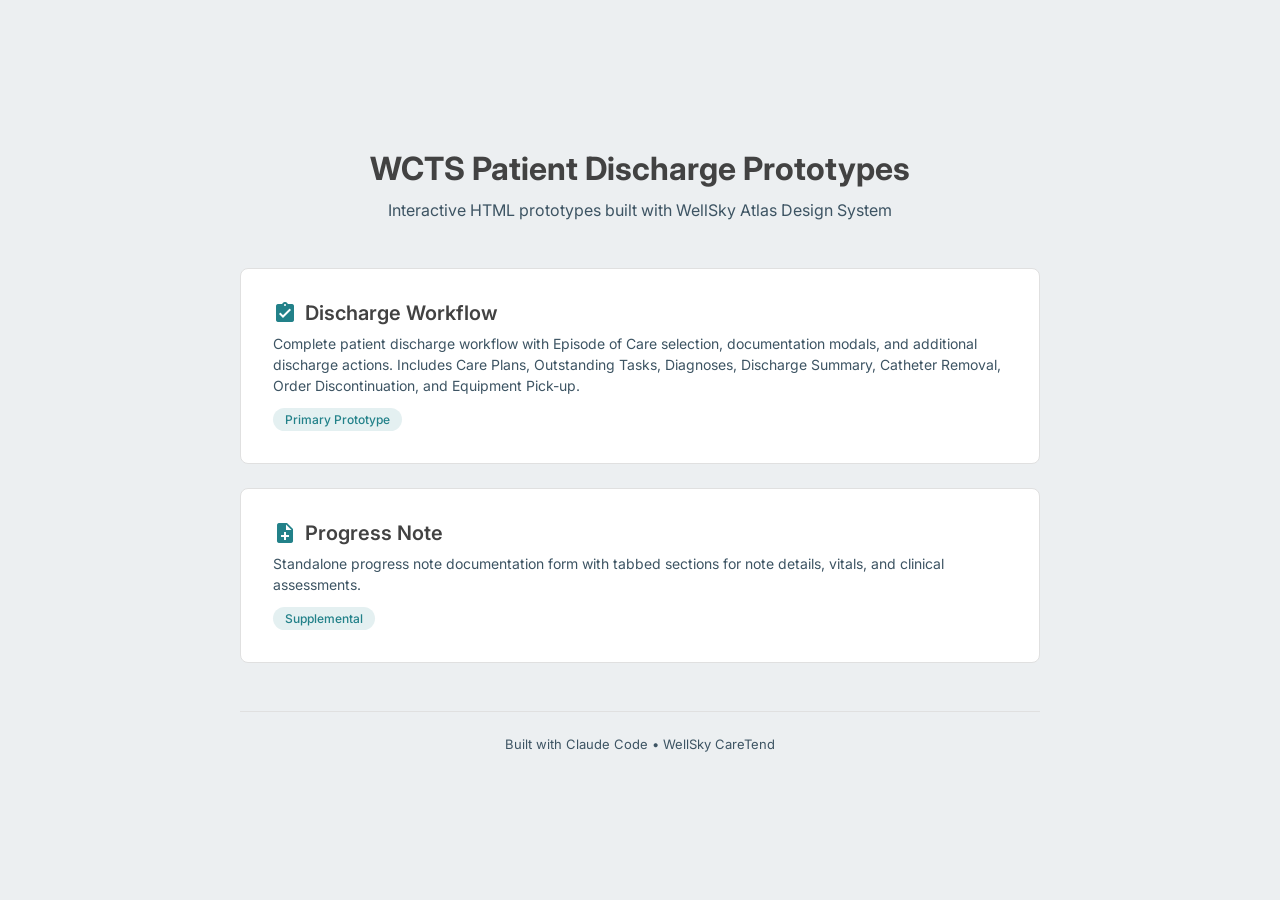
==== index.html @ 3ec06ce4 "Add landing page for prototype navigation" ====
<!DOCTYPE html>
<html lang="en">
<head>
  <meta charset="UTF-8">
  <meta name="viewport" content="width=device-width, initial-scale=1.0">
  <title>WCTS Patient Discharge Prototypes</title>
  <link rel="stylesheet" href="tokens.css">
  <link href="https://fonts.googleapis.com/css2?family=Inter:wght@400;500;600;700&display=swap" rel="stylesheet">
  <link href="https://fonts.googleapis.com/icon?family=Material+Icons" rel="stylesheet">
  <style>
    * {
      margin: 0;
      padding: 0;
      box-sizing: border-box;
    }

    body {
      font-family: 'Inter', -apple-system, BlinkMacSystemFont, 'Segoe UI', Roboto, sans-serif;
      background: var(--wsc-system-background);
      color: var(--wsc-system-on-surface);
      min-height: 100vh;
      display: flex;
      align-items: center;
      justify-content: center;
      padding: 24px;
    }

    .container {
      max-width: 800px;
      width: 100%;
    }

    .header {
      text-align: center;
      margin-bottom: 48px;
    }

    .header h1 {
      font-size: 32px;
      font-weight: 700;
      color: var(--wsc-system-on-surface);
      margin-bottom: 12px;
    }

    .header p {
      font-size: 16px;
      color: var(--wsc-system-on-surface-variant);
    }

    .prototypes {
      display: grid;
      gap: 24px;
    }

    .prototype-card {
      background: var(--wsc-system-surface);
      border: 1px solid var(--wsc-system-outline);
      border-radius: var(--wsc-border-radius-lg);
      padding: 32px;
      transition: all var(--wsc-transition-fast);
      cursor: pointer;
      text-decoration: none;
      display: block;
    }

    .prototype-card:hover {
      border-color: var(--wsc-system-primary);
      box-shadow: var(--wsc-shadow-md);
      transform: translateY(-2px);
    }

    .prototype-card h2 {
      font-size: 20px;
      font-weight: 600;
      color: var(--wsc-system-on-surface);
      margin-bottom: 8px;
      display: flex;
      align-items: center;
      gap: 8px;
    }

    .prototype-card h2 .material-icons {
      color: var(--wsc-system-primary);
      font-size: 24px;
    }

    .prototype-card p {
      font-size: 14px;
      color: var(--wsc-system-on-surface-variant);
      line-height: 1.5;
    }

    .badge {
      display: inline-block;
      background: var(--wsc-system-primary-container);
      color: var(--wsc-system-primary);
      padding: 4px 12px;
      border-radius: var(--wsc-border-radius-chip-default);
      font-size: 12px;
      font-weight: 500;
      margin-top: 12px;
    }

    .footer {
      text-align: center;
      margin-top: 48px;
      padding-top: 24px;
      border-top: 1px solid var(--wsc-system-outline);
    }

    .footer p {
      font-size: 13px;
      color: var(--wsc-system-on-surface-variant);
    }
  </style>
</head>
<body>
  <div class="container">
    <div class="header">
      <h1>WCTS Patient Discharge Prototypes</h1>
      <p>Interactive HTML prototypes built with WellSky Atlas Design System</p>
    </div>

    <div class="prototypes">
      <a href="discharge-workflow.html" class="prototype-card">
        <h2>
          <span class="material-icons">assignment_turned_in</span>
          Discharge Workflow
        </h2>
        <p>Complete patient discharge workflow with Episode of Care selection, documentation modals, and additional discharge actions. Includes Care Plans, Outstanding Tasks, Diagnoses, Discharge Summary, Catheter Removal, Order Discontinuation, and Equipment Pick-up.</p>
        <span class="badge">Primary Prototype</span>
      </a>

      <a href="progress-note.html" class="prototype-card">
        <h2>
          <span class="material-icons">note_add</span>
          Progress Note
        </h2>
        <p>Standalone progress note documentation form with tabbed sections for note details, vitals, and clinical assessments.</p>
        <span class="badge">Supplemental</span>
      </a>
    </div>

    <div class="footer">
      <p>Built with Claude Code • WellSky CareTend</p>
    </div>
  </div>
</body>
</html>
---- tokens.css ----
/* WellSky Atlas Design Tokens — Recipe Reference
   Source: @wellsky/ws-atlas-ui-core via Storybook (https://dls.dev.wellsky.io)
   Last synced: 2026-04-09 (from WellSky Atlas Design System via Storybook)
   Purpose: Self-contained token file for HTML recipes and prototypes.
   Usage: <link rel="stylesheet" href="../tokens.css"> from any recipe file.
*/
:root {
  /* ═══ Primary ═══ */
  --wsc-system-primary: #228189;
  --wsc-system-on-primary: #ffffff;
  --wsc-system-primary-container: #e4f0f1;
  --wsc-system-on-primary-container: #081620;
  --wsc-system-inverse-primary: #bdd9dc;
  --wsc-system-primary-fixed: #228189;
  --wsc-system-on-primary-fixed-variant: #0c5159;
  --wsc-system-primary-hover: #1b6970;
  --wsc-system-primary-filled-focused: #1f777e;
  --wsc-system-primary-filled-pressed: #185f65;
  --wsc-system-primary-focused: #228189;
  --wsc-system-primary-disabled: #c4c4c4;
  --wsc-system-on-primary-disabled: #8a8a8a;

  /* ═══ Secondary ═══ */
  --wsc-system-secondary: #1b3647;
  --wsc-system-on-secondary: #ffffff;
  --wsc-system-secondary-text: #3d5463;
  --wsc-system-secondary-container: #e4e7e9;
  --wsc-system-on-secondary-container: #081620;

  /* ═══ Tertiary ═══ */
  --wsc-system-tertiary: #e59147;
  --wsc-system-on-tertiary: #ffffff;
  --wsc-system-tertiary-container: #fbf0e5;
  --wsc-system-on-tertiary-container: #cb4e0d;

  /* ═══ Surface ═══ */
  --wsc-system-surface: #ffffff;
  --wsc-system-surface-dim: #eceff1;
  --wsc-system-surface-bright: #ffffff;
  --wsc-system-surface-container-lowest: #ffffff;
  --wsc-system-surface-container-low: #f7f7f7;
  --wsc-system-surface-container: #f7f7f7;
  --wsc-system-surface-container-high: #eceff1;
  --wsc-system-surface-container-highest: #e0e0e0;
  --wsc-system-on-surface: #424242;
  --wsc-system-on-surface-variant: #3d5463;
  --wsc-system-surface-variant: #eceff1;
  --wsc-system-surface-tint: #3d5463;
  --wsc-system-inverse-surface: #424242;
  --wsc-system-inverse-on-surface: #f7f7f7;

  /* ═══ Background ═══ */
  --wsc-system-background: #eceff1;
  --wsc-system-on-background: #000000;

  /* ═══ Outline ═══ */
  --wsc-system-outline: #e0e0e0;
  --wsc-system-outline-variant: #5f727e;

  /* ═══ Neutral ═══ */
  --wsc-system-neutral: #5f727e;
  --wsc-system-neutral10: #000000;
  --wsc-system-neutral-variant: #8d9ba3;
  --wsc-system-neutral-variant20: #10222f;

  /* ═══ Error ═══ */
  --wsc-system-error: #ba1a1a;
  --wsc-system-error-emphasis: #c62828;
  --wsc-system-error-container: #ffdad6;
  --wsc-system-on-error: #ffffff;
  --wsc-system-on-error-container: #000000;

  /* ═══ Success, Warning, Info, AI ═══
     Extended for prototyping — not yet confirmed in ws-atlas-ui-core.
     Verify against installed package when available. */
  /* ═══ Success ═══ */
  --wsc-system-success: #23833f;
  --wsc-system-success-container: #d4edda;
  --wsc-system-on-success: #ffffff;
  --wsc-system-on-success-container: #0a3d1a;

  /* ═══ Warning ═══ */
  --wsc-system-warning: #d97706;
  --wsc-system-warning-container: #fff3cd;
  --wsc-system-on-warning: #ffffff;
  --wsc-system-on-warning-container: #5c3300;

  /* ═══ Info ═══ */
  --wsc-system-info: #0d6efd;
  --wsc-system-info-container: #cfe2ff;
  --wsc-system-on-info: #ffffff;
  --wsc-system-on-info-container: #003070;

  /* ═══ AI ═══ */
  --wsc-system-ai: #97449c;
  --wsc-system-ai-container: #f0ddf1;
  --wsc-system-on-ai: #ffffff;

  /* ═══ Misc ═══ */
  --wsc-system-shadow: #000000;
  --wsc-system-scrim: #000000;
  --wsc-system-icon-default: #5f727e;

  /* ═══ Component ═══ */
  --wsc-system-mat-fill-bg: #f5f5f5;
  --wsc-system-table-header-bg: #fafafa;
  --wsc-system-table-row-hover: #f9f9f9;
  --wsc-system-table-row-divider: #f0f0f0;
  --wsc-system-placeholder-text: #bbb;

  /* ═══ Spacing (rem) ═══ */
  --wsc-system-spacer-rem-none: 0;
  --wsc-system-spacer-rem-3xs: 0.125rem;
  --wsc-system-spacer-rem-2xs: 0.25rem;
  --wsc-system-spacer-rem-xs: 0.5rem;
  --wsc-system-spacer-rem-sm: 0.75rem;
  --wsc-system-spacer-rem-md: 1rem;
  --wsc-system-spacer-rem-lg: 1.5rem;
  --wsc-system-spacer-rem-xl: 2rem;
  --wsc-system-spacer-rem-2xl: 2.5rem;
  --wsc-system-spacer-rem-3xl: 3rem;
  --wsc-system-spacer-rem-4xl: 4rem;

  /* ═══ Border Radius ═══ */
  --wsc-border-radius-none: 0;
  --wsc-border-radius-sm: 2px;
  --wsc-border-radius-md: 4px;
  --wsc-border-radius-lg: 8px;
  --wsc-border-radius-xl: 12px;
  --wsc-border-radius-full: 9999px;
  --wsc-border-radius-chip-default: 50px;

  /* ═══ Layout ═══ */
  --wsc-layout-grid-gap-sm: 0.75rem;
  --wsc-layout-grid-gap-md: 1rem;
  --wsc-layout-grid-gap-lg: 1.5rem;
  --wsc-layout-container-lg: 1024px;
  --wsc-layout-container-xl: 1280px;

  /* ═══ Breakpoints ═══
     Aligned with Atlas container scale (xs→2xl: 480, 640, 768, 1024, 1280, 1536).
     Two tiers for prototype use: mobile (<640px) and tablet (640–1023px).
     Desktop is the implicit default (≥1024px).

     CSS custom properties CANNOT be used inside @media (max-width: var(...)),
     so these pixel values must be repeated in each block's @media declarations.
     Use these properties for JS access or documentation reference only.

     Values are the *upper bound* of each tier — i.e., the exact value used
     inside @media (max-width: ...) — to keep the var name and the media-query
     literal in sync.

     @media usage:
       Mobile:  @media (max-width: 639px)  { ... }
       Tablet:  @media (max-width: 1023px) { ... }
  */
  --wsc-breakpoint-mobile-max: 639px;
  --wsc-breakpoint-tablet-max: 1023px;

  /* ═══ WCTS App Shell Dimensions ═══ */
  --wcts-topnav-height: 56px;
  --wcts-sidebar-width: 240px;
  --wcts-sidebar-collapsed-width: 56px;
  --wcts-content-padding: 24px 32px;

  /* ═══ Card Dimensions ═══ */
  --wcts-card-border-radius: 4px;
  --wcts-card-margin-bottom: 16px;
  --wcts-card-header-padding: 16px 24px 8px;
  --wcts-card-body-padding: 0 24px 16px;
  --wcts-card-shadow: 0 1px 2px rgba(0, 0, 0, 0.06);

  /* ═══ Shadows ═══ */
  --wsc-shadow-sm: 0 1px 2px rgba(0, 0, 0, 0.06);
  --wsc-shadow-md: 0 2px 8px rgba(0, 0, 0, 0.1);
  --wsc-shadow-lg: 0 4px 16px rgba(0, 0, 0, 0.12);
  --wsc-shadow-overlay: 0 8px 24px rgba(0, 0, 0, 0.15);

  /* ═══ Transitions ═══ */
  --wsc-transition-fast: 150ms ease;
  --wsc-transition-normal: 250ms ease;
  --wsc-transition-slow: 350ms ease;

  /* ═══ Typography ═══ */
  --wsc-system-typography-headline-1-font-size: 2rem;
  --wsc-system-typography-headline-1-font-weight: 700;
  --wsc-system-typography-headline-1-line-height: 2.5rem;

  --wsc-system-typography-headline-2-font-size: 1.75rem;
  --wsc-system-typography-headline-2-font-weight: 700;
  --wsc-system-typography-headline-2-line-height: 2.25rem;

  --wsc-system-typography-headline-3-font-size: 1.5rem;
  --wsc-system-typography-headline-3-font-weight: 600;
  --wsc-system-typography-headline-3-line-height: 2rem;

  --wsc-system-typography-headline-4-font-size: 1.25rem;
  --wsc-system-typography-headline-4-font-weight: 600;
  --wsc-system-typography-headline-4-line-height: 1.75rem;

  --wsc-system-typography-headline-5-font-size: 1.125rem;
  --wsc-system-typography-headline-5-font-weight: 600;
  --wsc-system-typography-headline-5-line-height: 1.5rem;

  --wsc-system-typography-headline-6-font-size: 1rem;
  --wsc-system-typography-headline-6-font-weight: 600;
  --wsc-system-typography-headline-6-line-height: 1.375rem;

  --wsc-system-typography-subtitle-1-font-size: 1rem;
  --wsc-system-typography-subtitle-1-font-weight: 500;
  --wsc-system-typography-subtitle-1-line-height: 1.5rem;

  --wsc-system-typography-subtitle-2-font-size: 0.875rem;
  --wsc-system-typography-subtitle-2-font-weight: 500;
  --wsc-system-typography-subtitle-2-line-height: 1.375rem;

  --wsc-system-typography-body-1-font-size: 0.875rem;
  --wsc-system-typography-body-1-font-weight: 500;
  --wsc-system-typography-body-1-line-height: 1.25rem;

  --wsc-system-typography-body-2-font-size: 0.875rem;
  --wsc-system-typography-body-2-font-weight: 400;
  --wsc-system-typography-body-2-line-height: 1.25rem;

  --wsc-system-typography-caption-font-size: 0.75rem;
  --wsc-system-typography-caption-font-weight: 400;
  --wsc-system-typography-caption-line-height: 1rem;

  --wsc-system-typography-button-font-size: 0.875rem;
  --wsc-system-typography-button-font-weight: 500;
  --wsc-system-typography-button-line-height: 1.25rem;

  /* ═══ Typography — WCTS reference values ═══ */
  --wcts-page-title-size: 24px;
  --wcts-page-title-weight: 400;
  --wcts-card-header-size: 16px;
  --wcts-card-header-weight: 700;
  --wcts-body-size: 14px;
  --wcts-body-weight: 400;
  --wcts-label-size: 13px;
  --wcts-tab-size: 14px;
  --wcts-tab-weight: 500;
  --wcts-link-size: 13px;
  --wcts-link-weight: 500;
}

/* ═══ Typography Utility Classes ═══ */
.headline-1 { font-size: var(--wsc-system-typography-headline-1-font-size); font-weight: var(--wsc-system-typography-headline-1-font-weight); line-height: var(--wsc-system-typography-headline-1-line-height); }
.headline-2 { font-size: var(--wsc-system-typography-headline-2-font-size); font-weight: var(--wsc-system-typography-headline-2-font-weight); line-height: var(--wsc-system-typography-headline-2-line-height); }
.headline-3 { font-size: var(--wsc-system-typography-headline-3-font-size); font-weight: var(--wsc-system-typography-headline-3-font-weight); line-height: var(--wsc-system-typography-headline-3-line-height); }
.headline-4 { font-size: var(--wsc-system-typography-headline-4-font-size); font-weight: var(--wsc-system-typography-headline-4-font-weight); line-height: var(--wsc-system-typography-headline-4-line-height); }
.headline-5 { font-size: var(--wsc-system-typography-headline-5-font-size); font-weight: var(--wsc-system-typography-headline-5-font-weight); line-height: var(--wsc-system-typography-headline-5-line-height); }
.headline-6 { font-size: var(--wsc-system-typography-headline-6-font-size); font-weight: var(--wsc-system-typography-headline-6-font-weight); line-height: var(--wsc-system-typography-headline-6-line-height); }
.subtitle-1 { font-size: var(--wsc-system-typography-subtitle-1-font-size); font-weight: var(--wsc-system-typography-subtitle-1-font-weight); line-height: var(--wsc-system-typography-subtitle-1-line-height); }
.subtitle-2 { font-size: var(--wsc-system-typography-subtitle-2-font-size); font-weight: var(--wsc-system-typography-subtitle-2-font-weight); line-height: var(--wsc-system-typography-subtitle-2-line-height); }
.body-1 { font-size: var(--wsc-system-typography-body-1-font-size); font-weight: var(--wsc-system-typography-body-1-font-weight); line-height: var(--wsc-system-typography-body-1-line-height); }
.body-2 { font-size: var(--wsc-system-typography-body-2-font-size); font-weight: var(--wsc-system-typography-body-2-font-weight); line-height: var(--wsc-system-typography-body-2-line-height); }
.caption { font-size: var(--wsc-system-typography-caption-font-size); font-weight: var(--wsc-system-typography-caption-font-weight); line-height: var(--wsc-system-typography-caption-line-height); }
.btn-text { font-size: var(--wsc-system-typography-button-font-size); font-weight: var(--wsc-system-typography-button-font-weight); line-height: var(--wsc-system-typography-button-line-height); }
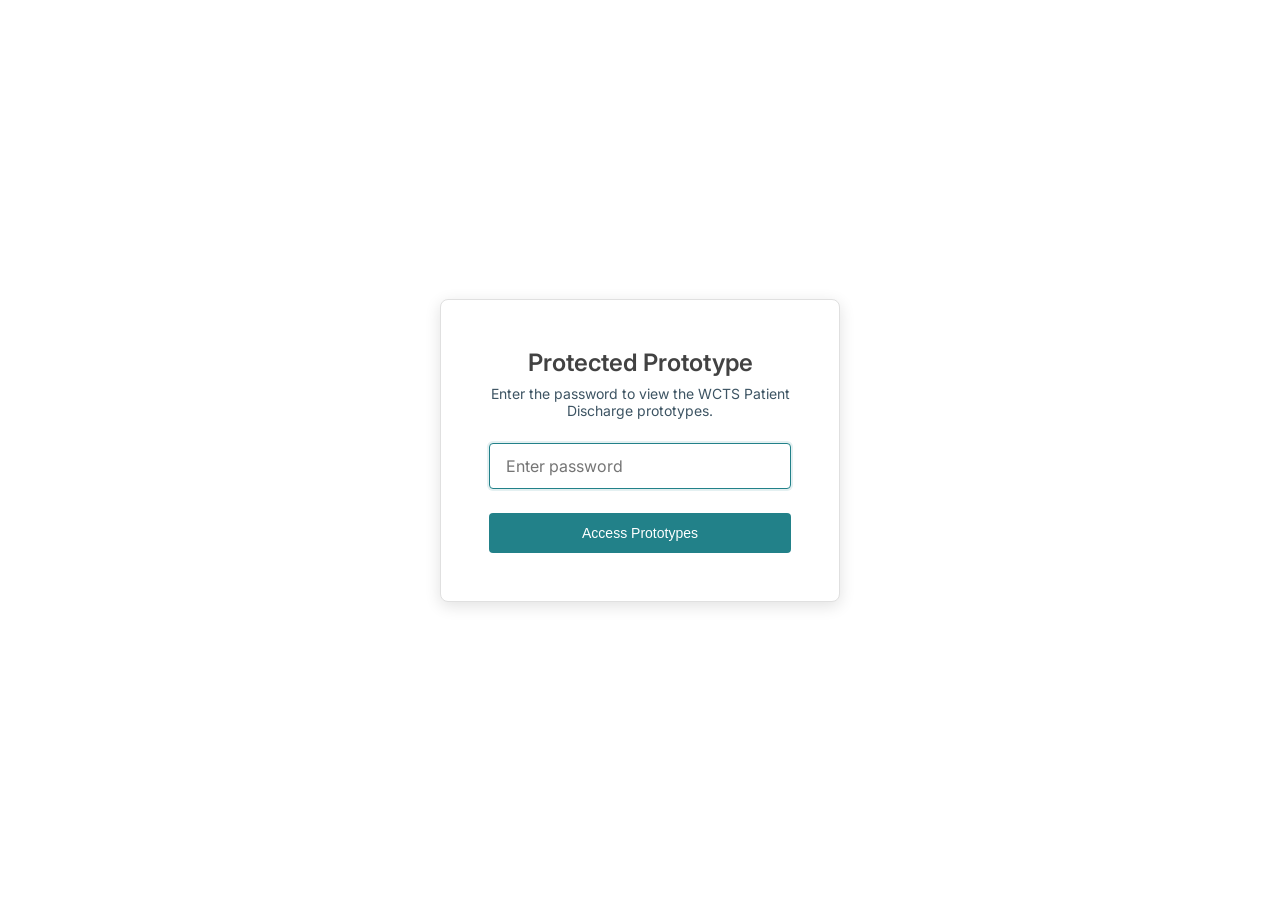
==== commit 36561f55: "Add password protection to prototypes" ====
--- a/index.html
+++ b/index.html
@@ -25,6 +25,104 @@
       padding: 24px;
     }
 
+    /* Password overlay */
+    .password-overlay {
+      position: fixed;
+      top: 0;
+      left: 0;
+      right: 0;
+      bottom: 0;
+      background: var(--wsc-system-surface);
+      display: flex;
+      align-items: center;
+      justify-content: center;
+      z-index: 9999;
+    }
+
+    .password-overlay.hidden {
+      display: none;
+    }
+
+    .password-card {
+      background: var(--wsc-system-surface);
+      border: 1px solid var(--wsc-system-outline);
+      border-radius: var(--wsc-border-radius-lg);
+      padding: 48px;
+      max-width: 400px;
+      width: 100%;
+      box-shadow: var(--wsc-shadow-lg);
+    }
+
+    .password-card h2 {
+      font-size: 24px;
+      font-weight: 600;
+      color: var(--wsc-system-on-surface);
+      margin-bottom: 8px;
+      text-align: center;
+    }
+
+    .password-card p {
+      font-size: 14px;
+      color: var(--wsc-system-on-surface-variant);
+      margin-bottom: 24px;
+      text-align: center;
+    }
+
+    .password-input-wrapper {
+      position: relative;
+      margin-bottom: 8px;
+    }
+
+    .password-input {
+      width: 100%;
+      padding: 12px 16px;
+      font-size: 16px;
+      border: 1px solid var(--wsc-system-outline);
+      border-radius: var(--wsc-border-radius-md);
+      background: var(--wsc-system-surface);
+      color: var(--wsc-system-on-surface);
+      font-family: inherit;
+    }
+
+    .password-input:focus {
+      outline: none;
+      border-color: var(--wsc-system-primary);
+      box-shadow: 0 0 0 2px var(--wsc-system-primary-container);
+    }
+
+    .password-error {
+      color: var(--wsc-system-error);
+      font-size: 13px;
+      margin-top: 8px;
+      display: none;
+    }
+
+    .password-error.show {
+      display: block;
+    }
+
+    .password-submit {
+      width: 100%;
+      padding: 12px 24px;
+      background: var(--wsc-system-primary);
+      color: var(--wsc-system-on-primary);
+      border: none;
+      border-radius: var(--wsc-border-radius-md);
+      font-size: 14px;
+      font-weight: 500;
+      cursor: pointer;
+      margin-top: 16px;
+      transition: background var(--wsc-transition-fast);
+    }
+
+    .password-submit:hover {
+      background: var(--wsc-system-primary-hover);
+    }
+
+    .password-submit:active {
+      background: var(--wsc-system-primary-filled-pressed);
+    }
+
     .container {
       max-width: 800px;
       width: 100%;
@@ -115,6 +213,28 @@
   </style>
 </head>
 <body>
+  <!-- Password Protection -->
+  <div class="password-overlay" id="password-overlay">
+    <div class="password-card">
+      <h2>Protected Prototype</h2>
+      <p>Enter the password to view the WCTS Patient Discharge prototypes.</p>
+      <form id="password-form" onsubmit="checkPassword(event)">
+        <div class="password-input-wrapper">
+          <input
+            type="password"
+            id="password-input"
+            class="password-input"
+            placeholder="Enter password"
+            autocomplete="off"
+            autofocus
+          >
+        </div>
+        <div class="password-error" id="password-error">Incorrect password. Please try again.</div>
+        <button type="submit" class="password-submit">Access Prototypes</button>
+      </form>
+    </div>
+  </div>
+
   <div class="container">
     <div class="header">
       <h1>WCTS Patient Discharge Prototypes</h1>
@@ -145,5 +265,34 @@
       <p>Built with Claude Code • WellSky CareTend</p>
     </div>
   </div>
+
+  <script>
+    // Password protection
+    const CORRECT_PASSWORD = 'wellsky2026';
+
+    function checkPassword(event) {
+      event.preventDefault();
+      const input = document.getElementById('password-input');
+      const error = document.getElementById('password-error');
+      const overlay = document.getElementById('password-overlay');
+
+      if (input.value === CORRECT_PASSWORD) {
+        sessionStorage.setItem('prototype-access', 'granted');
+        overlay.classList.add('hidden');
+        error.classList.remove('show');
+      } else {
+        error.classList.add('show');
+        input.value = '';
+        input.focus();
+      }
+    }
+
+    // Check if already authenticated
+    window.addEventListener('DOMContentLoaded', function() {
+      if (sessionStorage.getItem('prototype-access') === 'granted') {
+        document.getElementById('password-overlay').classList.add('hidden');
+      }
+    });
+  </script>
 </body>
 </html>
